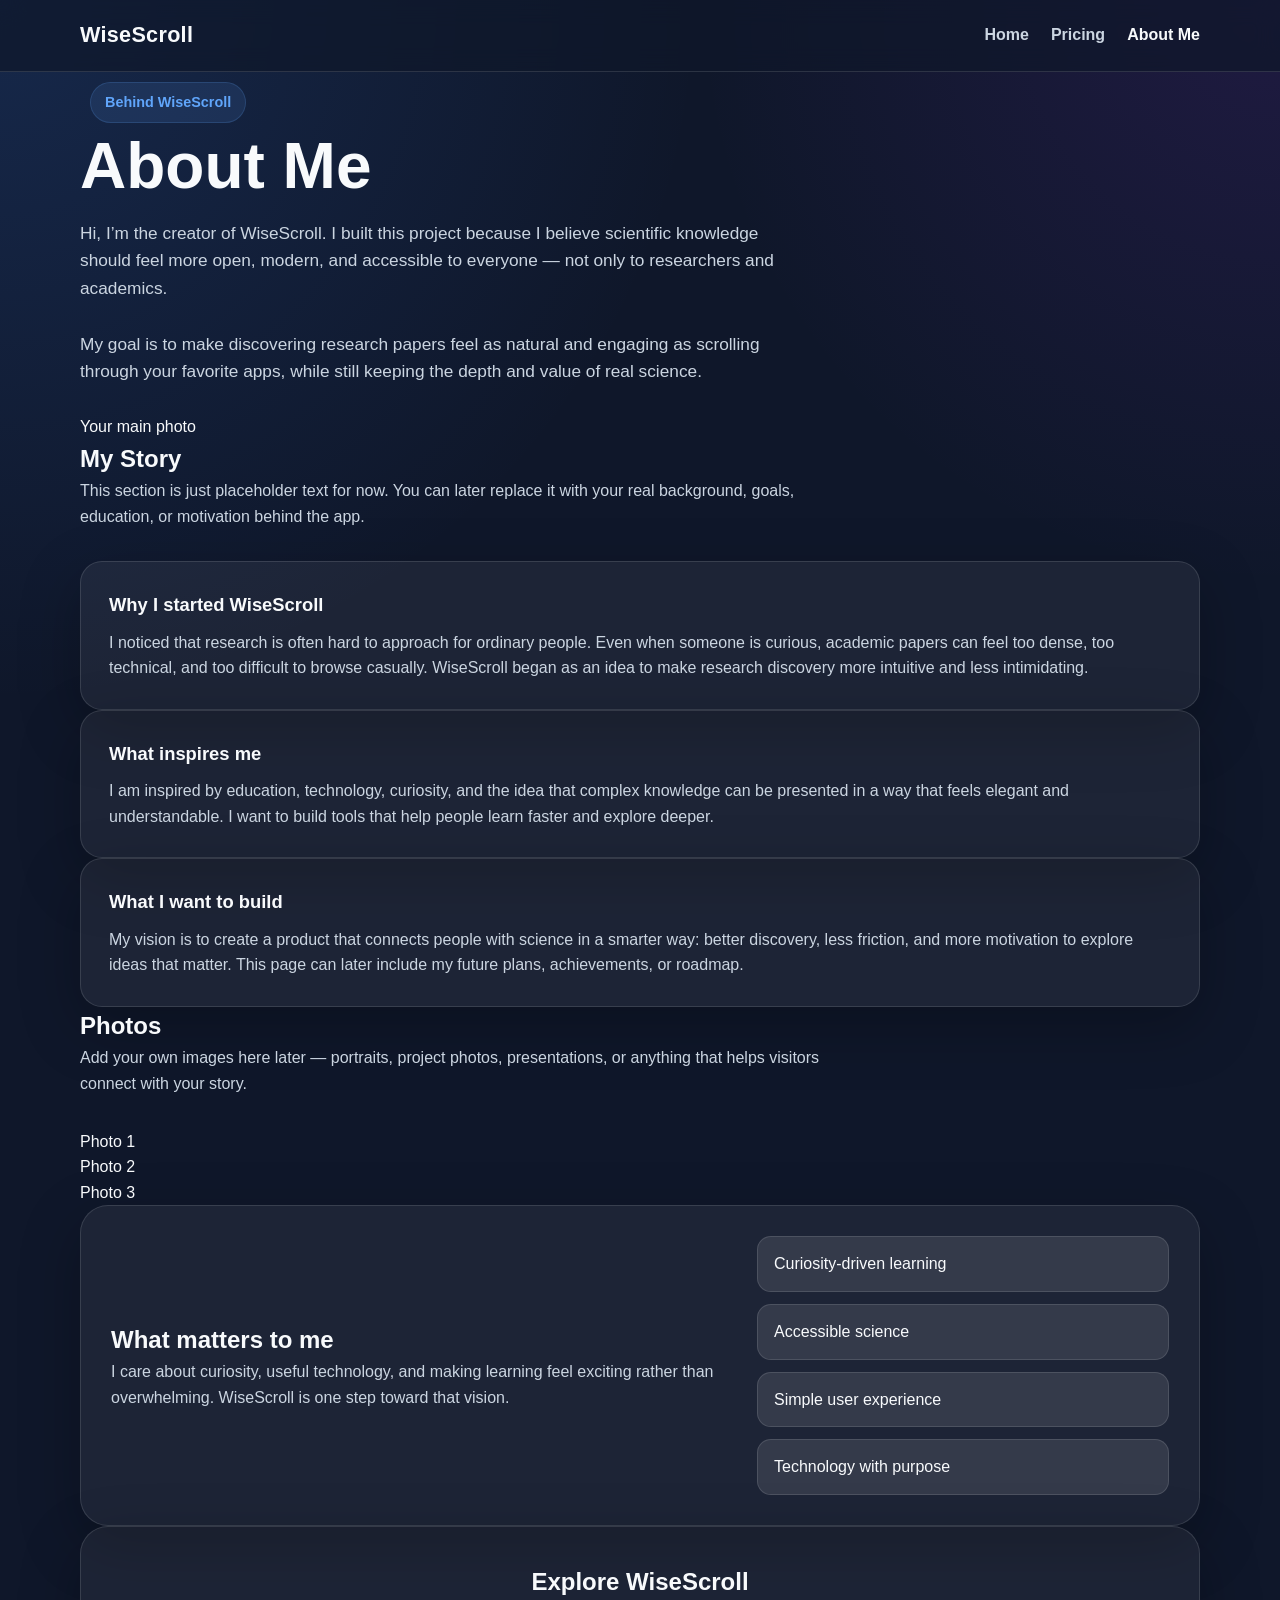
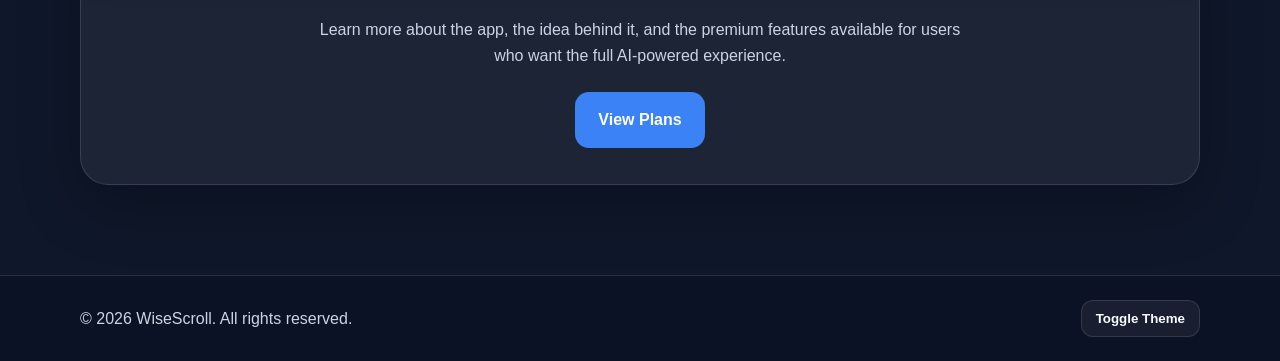
==== about.html @ 646ba139 "added AboutMe page" ====
<!DOCTYPE html>
<html lang="en">
<head>
  <meta charset="UTF-8" />
  <meta name="viewport" content="width=device-width, initial-scale=1.0" />
  <title>WiseScroll — About Me</title>
  <link rel="stylesheet" href="style.css" />
</head>
<body>
  <header class="navbar">
    <div class="container nav-content">
      <div class="logo">WiseScroll</div>
      <nav>
        <ul class="nav-links">
          <li><a href="index.html">Home</a></li>
          <li><a href="pricing.html">Pricing</a></li>
          <li><a href="about.html" class="active">About Me</a></li>
        </ul>
      </nav>
    </div>
  </header>

  <main>
    <section class="about-hero">
      <div class="container about-hero-grid">
        <div class="about-hero-text">
          <span class="badge" style="margin: 10px;">Behind WiseScroll</span>
          <h1>About Me</h1>
          <p class="hero-description">
            Hi, I’m the creator of WiseScroll. I built this project because I believe
            scientific knowledge should feel more open, modern, and accessible to everyone —
            not only to researchers and academics.
          </p>
          <p class="hero-description">
            My goal is to make discovering research papers feel as natural and engaging as
            scrolling through your favorite apps, while still keeping the depth and value of
            real science.
          </p>
        </div>

        <div class="about-main-photo">
          <div class="image-placeholder large">
            <span>Your main photo</span>
          </div>
        </div>
      </div>
    </section>

    <section class="about-story">
      <div class="container">
        <h2>My Story</h2>
        <p class="section-subtitle">
          This section is just placeholder text for now. You can later replace it with your real
          background, goals, education, or motivation behind the app.
        </p>

        <div class="story-grid">
          <article class="feature-card">
            <h3>Why I started WiseScroll</h3>
            <p>
              I noticed that research is often hard to approach for ordinary people. Even when
              someone is curious, academic papers can feel too dense, too technical, and too
              difficult to browse casually. WiseScroll began as an idea to make research discovery
              more intuitive and less intimidating.
            </p>
          </article>

          <article class="feature-card">
            <h3>What inspires me</h3>
            <p>
              I am inspired by education, technology, curiosity, and the idea that complex
              knowledge can be presented in a way that feels elegant and understandable. I want
              to build tools that help people learn faster and explore deeper.
            </p>
          </article>

          <article class="feature-card">
            <h3>What I want to build</h3>
            <p>
              My vision is to create a product that connects people with science in a smarter
              way: better discovery, less friction, and more motivation to explore ideas that
              matter. This page can later include my future plans, achievements, or roadmap.
            </p>
          </article>
        </div>
      </div>
    </section>

    <section class="about-gallery">
      <div class="container">
        <h2>Photos</h2>
        <p class="section-subtitle">
          Add your own images here later — portraits, project photos, presentations, or anything
          that helps visitors connect with your story.
        </p>

        <div class="gallery-grid">
          <div class="image-placeholder"><span>Photo 1</span></div>
          <div class="image-placeholder"><span>Photo 2</span></div>
          <div class="image-placeholder"><span>Photo 3</span></div>
        </div>
      </div>
    </section>

    <section class="about-values">
      <div class="container highlight-box">
        <div>
          <h2>What matters to me</h2>
          <p>
            I care about curiosity, useful technology, and making learning feel exciting rather
            than overwhelming. WiseScroll is one step toward that vision.
          </p>
        </div>
        <ul class="highlight-list">
          <li>Curiosity-driven learning</li>
          <li>Accessible science</li>
          <li>Simple user experience</li>
          <li>Technology with purpose</li>
        </ul>
      </div>
    </section>

    <section class="cta">
      <div class="container cta-box">
        <h2>Explore WiseScroll</h2>
        <p>
          Learn more about the app, the idea behind it, and the premium features available for
          users who want the full AI-powered experience.
        </p>
        <a href="pricing.html" class="btn btn-primary">View Plans</a>
      </div>
    </section>
  </main>

  <footer class="footer">
    <div class="container footer-content">
      <p>© 2026 WiseScroll. All rights reserved.</p>
      <button id="themeToggle" class="theme-toggle">Toggle Theme</button>
    </div>
  </footer>

  <script src="script.js"></script>
</body>
</html>
---- style.css ----
:root {
  --bg: #0f172a;
  --bg-secondary: #111827;
  --card: rgba(255, 255, 255, 0.06);
  --card-strong: rgba(255, 255, 255, 0.1);
  --text: #f8fafc;
  --muted: #cbd5e1;
  --border: rgba(255, 255, 255, 0.12);
  --accent: #60a5fa;
  --accent-strong: #3b82f6;
  --success: #86efac;
  --shadow: 0 20px 60px rgba(0, 0, 0, 0.25);
}

body.light-theme {
  --bg: #f8fafc;
  --bg-secondary: #e2e8f0;
  --card: rgba(255, 255, 255, 0.8);
  --card-strong: rgba(255, 255, 255, 1);
  --text: #0f172a;
  --muted: #475569;
  --border: rgba(15, 23, 42, 0.12);
  --accent: #2563eb;
  --accent-strong: #1d4ed8;
  --success: #16a34a;
  --shadow: 0 20px 60px rgba(15, 23, 42, 0.08);
}

* {
  box-sizing: border-box;
  margin: 0;
  padding: 0;
}

html {
  scroll-behavior: smooth;
}

body {
  font-family: Arial, Helvetica, sans-serif;
  background:
    radial-gradient(circle at top left, rgba(59, 130, 246, 0.16), transparent 30%),
    radial-gradient(circle at top right, rgba(147, 51, 234, 0.12), transparent 25%),
    var(--bg);
  color: var(--text);
  line-height: 1.6;
}

.container {
  width: min(1120px, calc(100% - 40px));
  margin: 0 auto;
}

.navbar {
  position: sticky;
  top: 0;
  z-index: 100;
  backdrop-filter: blur(12px);
  background: rgba(15, 23, 42, 0.7);
  border-bottom: 1px solid var(--border);
}

body.light-theme .navbar {
  background: rgba(248, 250, 252, 0.8);
}

.nav-content {
  display: flex;
  justify-content: space-between;
  align-items: center;
  padding: 18px 0;
}

.logo {
  font-size: 1.35rem;
  font-weight: 700;
  letter-spacing: 0.3px;
}

.nav-links {
  list-style: none;
  display: flex;
  gap: 22px;
}

.nav-links a {
  color: var(--muted);
  text-decoration: none;
  font-weight: 600;
  transition: 0.2s ease;
}

.nav-links a:hover,
.nav-links a.active {
  color: var(--text);
}

.hero,
.pricing-hero {
  padding: 90px 0 70px;
}

.hero-grid {
  display: grid;
  grid-template-columns: 1.1fr 0.9fr;
  gap: 48px;
  align-items: center;
}

.badge {
  display: inline-block;
  padding: 8px 14px;
  border-radius: 999px;
  background: rgba(96, 165, 250, 0.12);
  color: var(--accent);
  font-size: 0.9rem;
  font-weight: 700;
  margin-bottom: 18px;
  border: 1px solid rgba(96, 165, 250, 0.18);
}

h1 {
  font-size: clamp(2.4rem, 5vw, 4.2rem);
  line-height: 1.05;
  margin-bottom: 20px;
}

.hero-description,
.section-subtitle,
.plan-description,
.comparison-item p,
.feature-card p,
.highlight-box p,
.cta-box p {
  color: var(--muted);
}

.hero-description {
  max-width: 700px;
  font-size: 1.08rem;
  margin-bottom: 28px;
}

.hero-buttons {
  display: flex;
  flex-wrap: wrap;
  gap: 14px;
}

.btn {
  display: inline-block;
  padding: 14px 22px;
  border-radius: 14px;
  text-decoration: none;
  font-weight: 700;
  transition: transform 0.2s ease, opacity 0.2s ease, background 0.2s ease;
  border: 1px solid var(--border);
}

.btn:hover {
  transform: translateY(-2px);
  opacity: 0.95;
}

.btn-primary {
  background: var(--accent-strong);
  color: white;
  border-color: transparent;
}

.btn-secondary {
  background: var(--card);
  color: var(--text);
}

.phone-card {
  display: flex;
  justify-content: center;
}

.phone {
  width: 310px;
  background: #020617;
  border: 10px solid #0b1120;
  border-radius: 34px;
  padding: 14px;
  box-shadow: var(--shadow);
}

.phone-notch {
  width: 110px;
  height: 18px;
  background: #111827;
  border-radius: 0 0 14px 14px;
  margin: 0 auto 14px;
}

.phone-screen {
  min-height: 520px;
  border-radius: 24px;
  background: linear-gradient(180deg, #0f172a 0%, #111827 100%);
  padding: 18px;
}

.mini-label {
  color: #cbd5e1;
  font-size: 0.9rem;
  margin-bottom: 14px;
}

.paper-card {
  background: rgba(255, 255, 255, 0.08);
  border: 1px solid rgba(255, 255, 255, 0.08);
  border-radius: 20px;
  padding: 18px;
  margin-bottom: 14px;
}

.paper-card h3 {
  margin: 10px 0 10px;
  font-size: 1.1rem;
  color: white;
}

.paper-card p {
  color: #cbd5e1;
  font-size: 0.95rem;
}

.paper-card.muted {
  opacity: 0.78;
}

.paper-tag {
  display: inline-block;
  font-size: 0.78rem;
  background: rgba(96, 165, 250, 0.14);
  color: #93c5fd;
  padding: 6px 10px;
  border-radius: 999px;
}

.features,
.pricing-section,
.comparison {
  padding: 40px 0 80px;
}

.features h2,
.highlight h2,
.cta h2,
.pricing-hero h1,
.comparison h2 {
  margin-bottom: 16px;
}

.section-subtitle {
  max-width: 760px;
  margin-bottom: 32px;
}

.feature-grid,
.pricing-grid,
.comparison-box {
  display: grid;
  gap: 22px;
}

.feature-grid {
  grid-template-columns: repeat(3, 1fr);
}

.feature-card,
.pricing-card,
.comparison-item,
.highlight-box,
.cta-box {
  background: var(--card);
  border: 1px solid var(--border);
  box-shadow: var(--shadow);
}

.feature-card {
  border-radius: 22px;
  padding: 28px;
}

.feature-card h3 {
  margin-bottom: 10px;
  font-size: 1.15rem;
}

.highlight {
  padding: 10px 0 70px;
}

.highlight-box {
  border-radius: 28px;
  padding: 30px;
  display: grid;
  grid-template-columns: 1.2fr 0.8fr;
  gap: 28px;
  align-items: center;
}

.highlight-list {
  list-style: none;
  display: grid;
  gap: 12px;
}

.highlight-list li {
  padding: 14px 16px;
  border-radius: 14px;
  background: var(--card-strong);
  border: 1px solid var(--border);
}

.cta {
  padding: 0 0 90px;
}

.cta-box {
  border-radius: 28px;
  padding: 36px;
  text-align: center;
}

.cta-box p {
  margin: 12px auto 24px;
  max-width: 650px;
}

.pricing-subtitle {
  max-width: 700px;
}

.pricing-grid {
  grid-template-columns: repeat(2, 1fr);
  align-items: stretch;
}

.pricing-card {
  position: relative;
  border-radius: 24px;
  padding: 30px;
}

.featured-plan {
  border: 1px solid rgba(96, 165, 250, 0.45);
  transform: scale(1.02);
}

.popular-tag {
  position: absolute;
  top: 18px;
  right: 18px;
  padding: 7px 12px;
  background: var(--accent-strong);
  color: white;
  border-radius: 999px;
  font-size: 0.8rem;
  font-weight: 700;
}

.pricing-top h2 {
  font-size: 1.5rem;
  margin-bottom: 8px;
}

.price {
  font-size: 2.2rem;
  font-weight: 800;
  margin-bottom: 10px;
}

.price span {
  font-size: 1rem;
  font-weight: 600;
  color: var(--muted);
}

.plan-description {
  margin-bottom: 24px;
}

.pricing-features {
  list-style: none;
  display: grid;
  gap: 12px;
  margin-bottom: 24px;
}

.pricing-features li {
  padding: 12px 14px;
  border-radius: 14px;
  background: var(--card-strong);
  border: 1px solid var(--border);
}

.pricing-features li::before {
  content: "✓ ";
  color: var(--success);
  font-weight: 700;
}

.pricing-features li.disabled {
  color: var(--muted);
  opacity: 0.8;
}

.pricing-features li.disabled::before {
  content: "– ";
  color: var(--muted);
}

.full-width {
  width: 100%;
  text-align: center;
}

.comparison-box {
  grid-template-columns: repeat(2, 1fr);
}

.comparison-item {
  border-radius: 22px;
  padding: 28px;
}

.comparison-item h3 {
  margin-bottom: 10px;
}

.footer {
  border-top: 1px solid var(--border);
  padding: 24px 0;
  background: rgba(2, 6, 23, 0.25);
}

body.light-theme .footer {
  background: rgba(255, 255, 255, 0.3);
}

.footer-content {
  display: flex;
  justify-content: space-between;
  align-items: center;
  gap: 20px;
}

.footer p {
  color: var(--muted);
}

.theme-toggle {
  background: var(--card);
  color: var(--text);
  border: 1px solid var(--border);
  padding: 10px 14px;
  border-radius: 12px;
  cursor: pointer;
  font-weight: 600;
}

.theme-toggle:hover {
  opacity: 0.92;
}

@media (max-width: 900px) {
  .hero-grid,
  .highlight-box,
  .pricing-grid,
  .comparison-box,
  .feature-grid {
    grid-template-columns: 1fr;
  }

  .phone-card {
    margin-top: 12px;
  }

  .featured-plan {
    transform: none;
  }
}

@media (max-width: 600px) {
  .nav-content,
  .footer-content {
    flex-direction: column;
    align-items: flex-start;
  }

  .nav-links {
    gap: 14px;
  }

  .hero,
  .pricing-hero {
    padding: 70px 0 50px;
  }

  .phone {
    width: 100%;
    max-width: 320px;
  }

  .feature-card,
  .pricing-card,
  .comparison-item,
  .highlight-box,
  .cta-box {
    padding: 22px;
  }
}
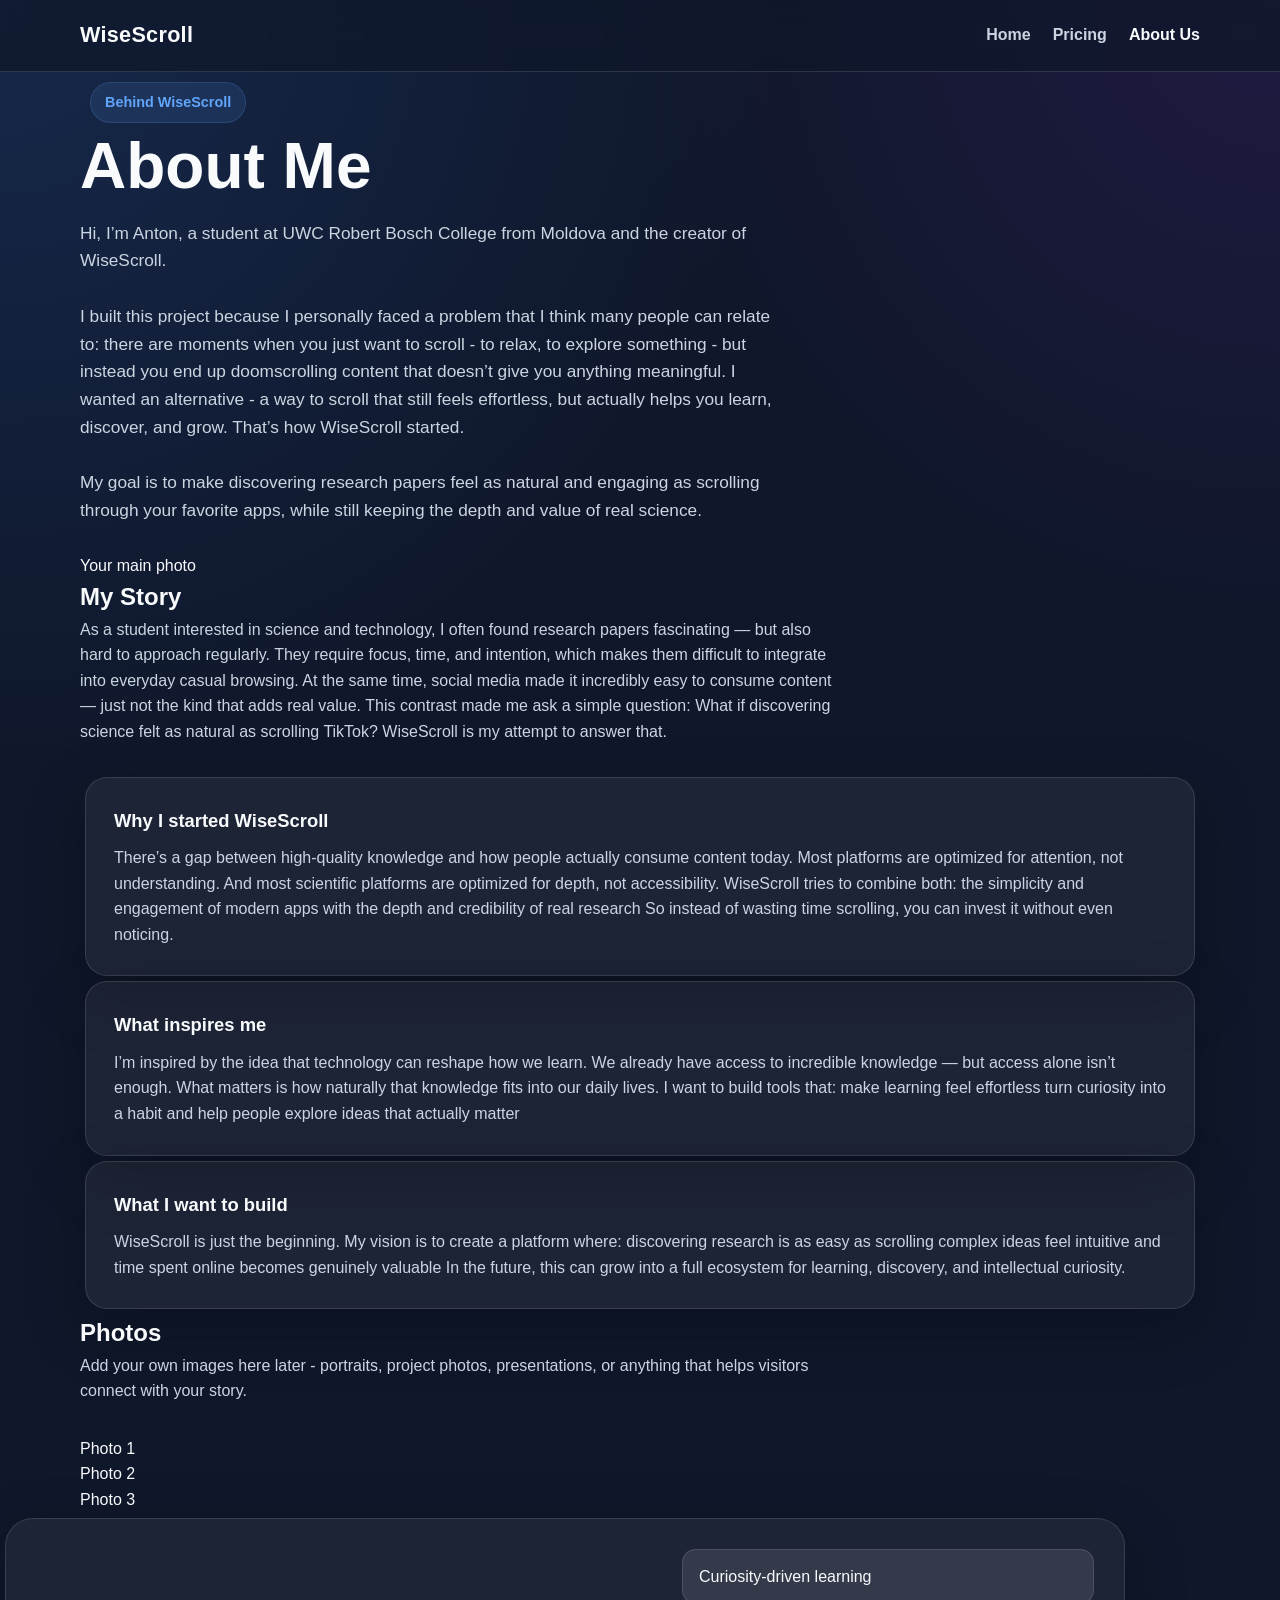
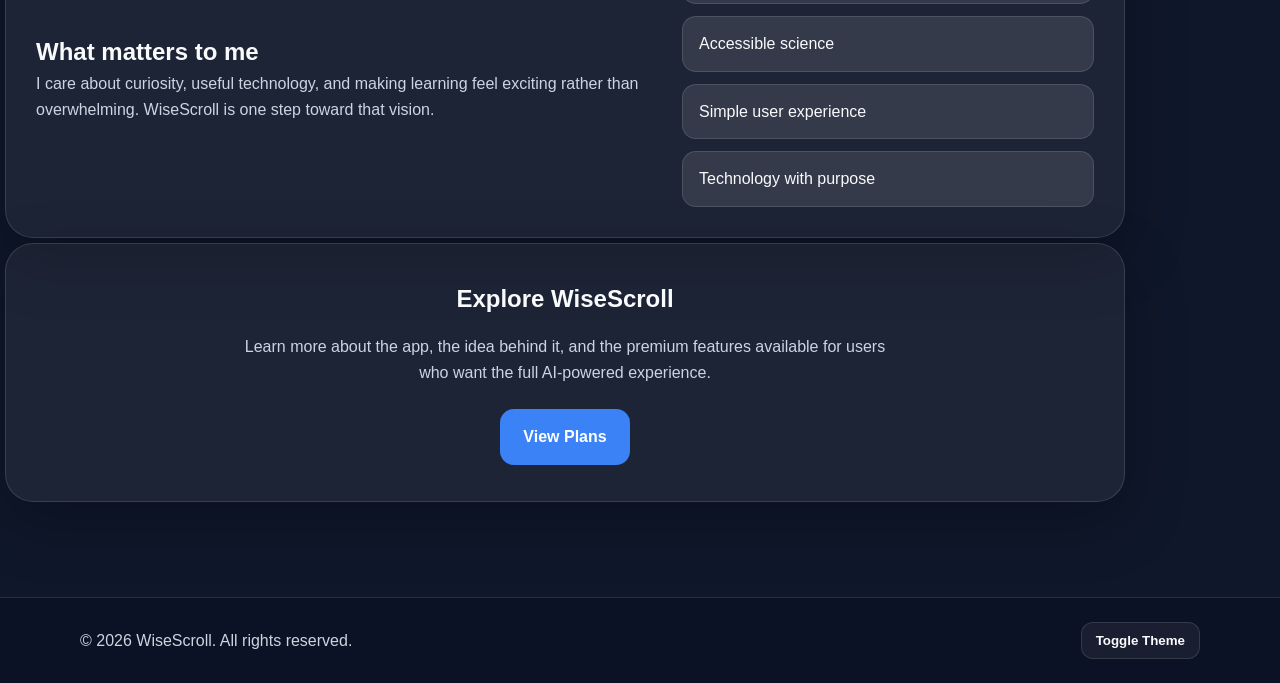
==== commit 2ef6a200: "About US page was modified" ====
--- a/about.html
+++ b/about.html
@@ -14,7 +14,7 @@
         <ul class="nav-links">
           <li><a href="index.html">Home</a></li>
           <li><a href="pricing.html">Pricing</a></li>
-          <li><a href="about.html" class="active">About Me</a></li>
+          <li><a href="about.html" class="active">About Us</a></li>
         </ul>
       </nav>
     </div>
@@ -27,9 +27,15 @@
           <span class="badge" style="margin: 10px;">Behind WiseScroll</span>
           <h1>About Me</h1>
           <p class="hero-description">
-            Hi, I’m the creator of WiseScroll. I built this project because I believe
-            scientific knowledge should feel more open, modern, and accessible to everyone —
-            not only to researchers and academics.
+            Hi, I’m Anton, a student at UWC Robert Bosch College from Moldova and the creator of WiseScroll.
+          </p>
+          <p class="hero-description">
+            I built this project because I personally faced a problem that I think many people can relate to:
+            there are moments when you just want to scroll - to relax, to explore something - but instead you end up doomscrolling content that doesn’t give you anything meaningful.
+
+I wanted an alternative - a way to scroll that still feels effortless, but actually helps you learn, discover, and grow.
+
+That’s how WiseScroll started.
           </p>
           <p class="hero-description">
             My goal is to make discovering research papers feel as natural and engaging as
@@ -50,36 +56,67 @@
       <div class="container">
         <h2>My Story</h2>
         <p class="section-subtitle">
-          This section is just placeholder text for now. You can later replace it with your real
-          background, goals, education, or motivation behind the app.
+          As a student interested in science and technology, I often found research papers fascinating — but also hard to approach regularly. They require focus, time, and intention, which makes them difficult to integrate into everyday casual browsing.
+
+At the same time, social media made it incredibly easy to consume content — just not the kind that adds real value.
+
+This contrast made me ask a simple question:
+What if discovering science felt as natural as scrolling TikTok?
+
+WiseScroll is my attempt to answer that.
         </p>
 
         <div class="story-grid">
           <article class="feature-card">
             <h3>Why I started WiseScroll</h3>
             <p>
-              I noticed that research is often hard to approach for ordinary people. Even when
-              someone is curious, academic papers can feel too dense, too technical, and too
-              difficult to browse casually. WiseScroll began as an idea to make research discovery
-              more intuitive and less intimidating.
+              There’s a gap between high-quality knowledge and how people actually consume content today.
+
+Most platforms are optimized for attention, not understanding.
+And most scientific platforms are optimized for depth, not accessibility.
+
+WiseScroll tries to combine both:
+
+the simplicity and engagement of modern apps
+
+with the depth and credibility of real research
+
+So instead of wasting time scrolling, you can invest it without even noticing.
             </p>
           </article>
 
           <article class="feature-card">
             <h3>What inspires me</h3>
             <p>
-              I am inspired by education, technology, curiosity, and the idea that complex
-              knowledge can be presented in a way that feels elegant and understandable. I want
-              to build tools that help people learn faster and explore deeper.
+              I’m inspired by the idea that technology can reshape how we learn.
+
+We already have access to incredible knowledge — but access alone isn’t enough.
+What matters is how naturally that knowledge fits into our daily lives.
+
+I want to build tools that:
+
+make learning feel effortless
+
+turn curiosity into a habit
+
+and help people explore ideas that actually matter
             </p>
           </article>
 
           <article class="feature-card">
             <h3>What I want to build</h3>
             <p>
-              My vision is to create a product that connects people with science in a smarter
-              way: better discovery, less friction, and more motivation to explore ideas that
-              matter. This page can later include my future plans, achievements, or roadmap.
+              WiseScroll is just the beginning.
+
+My vision is to create a platform where:
+
+discovering research is as easy as scrolling
+
+complex ideas feel intuitive
+
+and time spent online becomes genuinely valuable
+
+In the future, this can grow into a full ecosystem for learning, discovery, and intellectual curiosity.
             </p>
           </article>
         </div>
@@ -90,7 +127,7 @@
       <div class="container">
         <h2>Photos</h2>
         <p class="section-subtitle">
-          Add your own images here later — portraits, project photos, presentations, or anything
+          Add your own images here later - portraits, project photos, presentations, or anything
           that helps visitors connect with your story.
         </p>
 
--- a/style.css
+++ b/style.css
@@ -278,6 +278,7 @@
   background: var(--card);
   border: 1px solid var(--border);
   box-shadow: var(--shadow);
+  margin: 5px;
 }
 
 .feature-card {
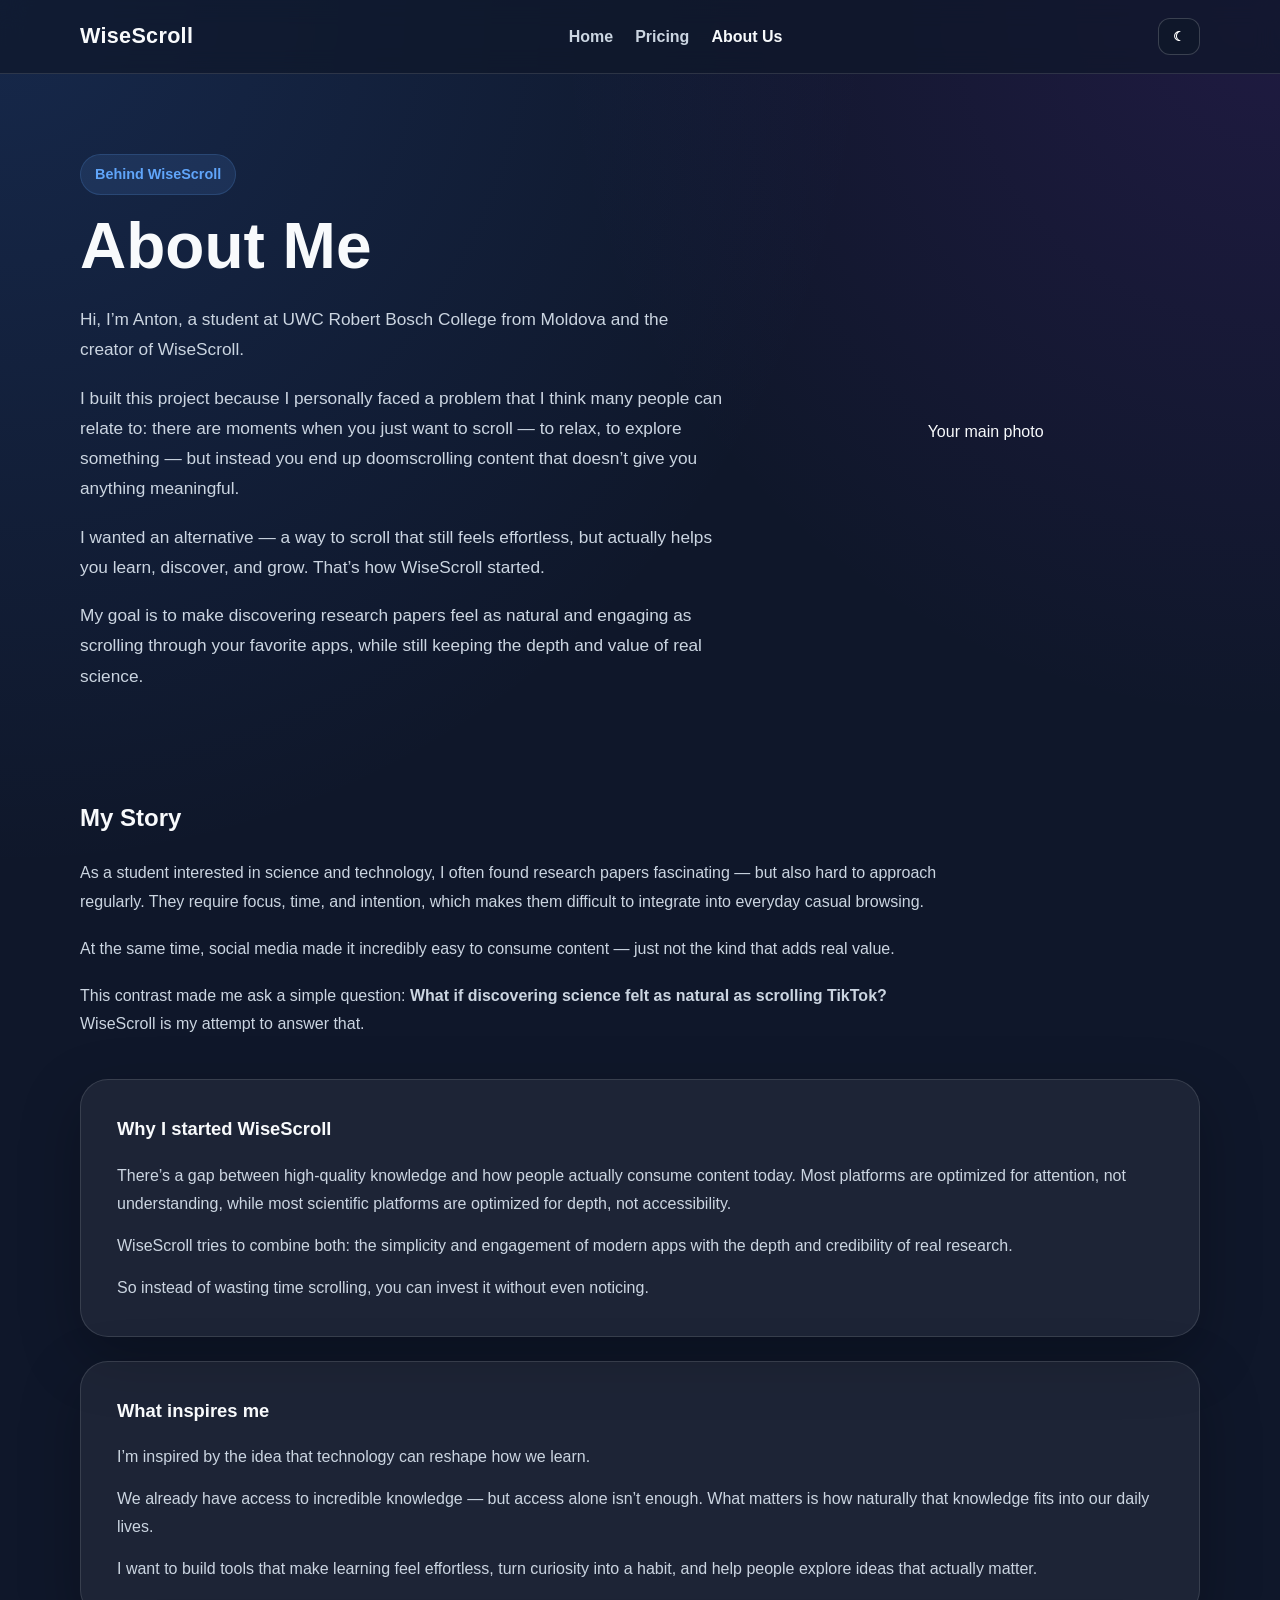
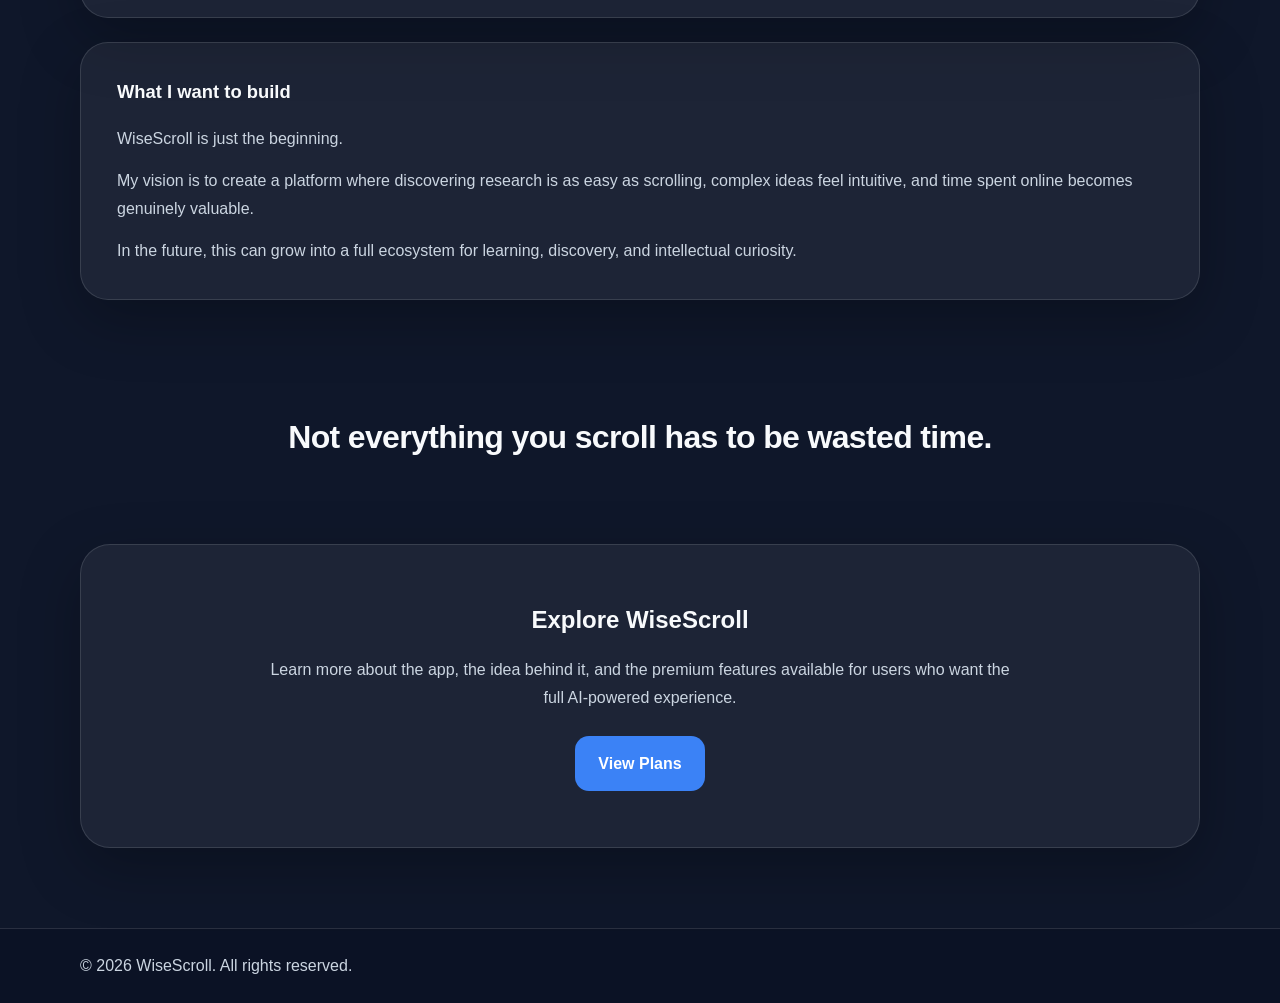
==== commit f5cf80c8: "fixed about us + theme button" ====
--- a/about.html
+++ b/about.html
@@ -17,6 +17,7 @@
           <li><a href="about.html" class="active">About Us</a></li>
         </ul>
       </nav>
+      <button id="themeToggle" class="theme-toggle">Toggle Theme</button>
     </div>
   </header>
 
@@ -24,23 +25,27 @@
     <section class="about-hero">
       <div class="container about-hero-grid">
         <div class="about-hero-text">
-          <span class="badge" style="margin: 10px;">Behind WiseScroll</span>
+          <span class="badge about-badge">Behind WiseScroll</span>
           <h1>About Me</h1>
+
           <p class="hero-description">
             Hi, I’m Anton, a student at UWC Robert Bosch College from Moldova and the creator of WiseScroll.
           </p>
+
           <p class="hero-description">
             I built this project because I personally faced a problem that I think many people can relate to:
-            there are moments when you just want to scroll - to relax, to explore something - but instead you end up doomscrolling content that doesn’t give you anything meaningful.
+            there are moments when you just want to scroll — to relax, to explore something — but instead
+            you end up doomscrolling content that doesn’t give you anything meaningful.
+          </p>
 
-I wanted an alternative - a way to scroll that still feels effortless, but actually helps you learn, discover, and grow.
+          <p class="hero-description">
+            I wanted an alternative — a way to scroll that still feels effortless, but actually helps you
+            learn, discover, and grow. That’s how WiseScroll started.
+          </p>
 
-That’s how WiseScroll started.
-          </p>
           <p class="hero-description">
-            My goal is to make discovering research papers feel as natural and engaging as
-            scrolling through your favorite apps, while still keeping the depth and value of
-            real science.
+            My goal is to make discovering research papers feel as natural and engaging as scrolling through
+            your favorite apps, while still keeping the depth and value of real science.
           </p>
         </div>
 
@@ -55,15 +60,20 @@
     <section class="about-story">
       <div class="container">
         <h2>My Story</h2>
-        <p class="section-subtitle">
-          As a student interested in science and technology, I often found research papers fascinating — but also hard to approach regularly. They require focus, time, and intention, which makes them difficult to integrate into everyday casual browsing.
+        <p class="section-subtitle about-intro">
+          As a student interested in science and technology, I often found research papers fascinating — but
+          also hard to approach regularly. They require focus, time, and intention, which makes them difficult
+          to integrate into everyday casual browsing.
+        </p>
 
-At the same time, social media made it incredibly easy to consume content — just not the kind that adds real value.
+        <p class="section-subtitle about-intro">
+          At the same time, social media made it incredibly easy to consume content — just not the kind that
+          adds real value.
+        </p>
 
-This contrast made me ask a simple question:
-What if discovering science felt as natural as scrolling TikTok?
-
-WiseScroll is my attempt to answer that.
+        <p class="section-subtitle about-intro">
+          This contrast made me ask a simple question: <strong>What if discovering science felt as natural as scrolling TikTok?</strong>
+          WiseScroll is my attempt to answer that.
         </p>
 
         <div class="story-grid">
@@ -71,17 +81,15 @@
             <h3>Why I started WiseScroll</h3>
             <p>
               There’s a gap between high-quality knowledge and how people actually consume content today.
-
-Most platforms are optimized for attention, not understanding.
-And most scientific platforms are optimized for depth, not accessibility.
-
-WiseScroll tries to combine both:
-
-the simplicity and engagement of modern apps
-
-with the depth and credibility of real research
-
-So instead of wasting time scrolling, you can invest it without even noticing.
+              Most platforms are optimized for attention, not understanding, while most scientific platforms
+              are optimized for depth, not accessibility.
+            </p>
+            <p>
+              WiseScroll tries to combine both: the simplicity and engagement of modern apps with the depth
+              and credibility of real research.
+            </p>
+            <p>
+              So instead of wasting time scrolling, you can invest it without even noticing.
             </p>
           </article>
 
@@ -89,17 +97,14 @@
             <h3>What inspires me</h3>
             <p>
               I’m inspired by the idea that technology can reshape how we learn.
-
-We already have access to incredible knowledge — but access alone isn’t enough.
-What matters is how naturally that knowledge fits into our daily lives.
-
-I want to build tools that:
-
-make learning feel effortless
-
-turn curiosity into a habit
-
-and help people explore ideas that actually matter
+            </p>
+            <p>
+              We already have access to incredible knowledge — but access alone isn’t enough. What matters
+              is how naturally that knowledge fits into our daily lives.
+            </p>
+            <p>
+              I want to build tools that make learning feel effortless, turn curiosity into a habit, and help
+              people explore ideas that actually matter.
             </p>
           </article>
 
@@ -107,53 +112,24 @@
             <h3>What I want to build</h3>
             <p>
               WiseScroll is just the beginning.
-
-My vision is to create a platform where:
-
-discovering research is as easy as scrolling
-
-complex ideas feel intuitive
-
-and time spent online becomes genuinely valuable
-
-In the future, this can grow into a full ecosystem for learning, discovery, and intellectual curiosity.
+            </p>
+            <p>
+              My vision is to create a platform where discovering research is as easy as scrolling, complex
+              ideas feel intuitive, and time spent online becomes genuinely valuable.
+            </p>
+            <p>
+              In the future, this can grow into a full ecosystem for learning, discovery, and intellectual curiosity.
             </p>
           </article>
         </div>
       </div>
     </section>
 
-    <section class="about-gallery">
+    <section class="about-quote-section">
       <div class="container">
-        <h2>Photos</h2>
-        <p class="section-subtitle">
-          Add your own images here later - portraits, project photos, presentations, or anything
-          that helps visitors connect with your story.
-        </p>
-
-        <div class="gallery-grid">
-          <div class="image-placeholder"><span>Photo 1</span></div>
-          <div class="image-placeholder"><span>Photo 2</span></div>
-          <div class="image-placeholder"><span>Photo 3</span></div>
-        </div>
-      </div>
-    </section>
-
-    <section class="about-values">
-      <div class="container highlight-box">
-        <div>
-          <h2>What matters to me</h2>
-          <p>
-            I care about curiosity, useful technology, and making learning feel exciting rather
-            than overwhelming. WiseScroll is one step toward that vision.
-          </p>
-        </div>
-        <ul class="highlight-list">
-          <li>Curiosity-driven learning</li>
-          <li>Accessible science</li>
-          <li>Simple user experience</li>
-          <li>Technology with purpose</li>
-        </ul>
+        <blockquote class="about-quote">
+          Not everything you scroll has to be wasted time.
+        </blockquote>
       </div>
     </section>
 
@@ -161,8 +137,7 @@
       <div class="container cta-box">
         <h2>Explore WiseScroll</h2>
         <p>
-          Learn more about the app, the idea behind it, and the premium features available for
-          users who want the full AI-powered experience.
+          Learn more about the app, the idea behind it, and the premium features available for users who want the full AI-powered experience.
         </p>
         <a href="pricing.html" class="btn btn-primary">View Plans</a>
       </div>
@@ -172,7 +147,6 @@
   <footer class="footer">
     <div class="container footer-content">
       <p>© 2026 WiseScroll. All rights reserved.</p>
-      <button id="themeToggle" class="theme-toggle">Toggle Theme</button>
     </div>
   </footer>
 
--- a/style.css
+++ b/style.css
@@ -278,7 +278,6 @@
   background: var(--card);
   border: 1px solid var(--border);
   box-shadow: var(--shadow);
-  margin: 5px;
 }
 
 .feature-card {
@@ -514,4 +513,204 @@
   .cta-box {
     padding: 22px;
   }
+}
+.about-hero {
+  padding: 80px 0 60px;
+}
+
+.about-hero-grid {
+  display: grid;
+  grid-template-columns: 1.2fr 0.8fr;
+  gap: 48px;
+  align-items: center;
+}
+
+.about-badge {
+  display: inline-block;
+  margin-bottom: 18px;
+}
+
+.about-hero-text h1 {
+  margin-bottom: 24px;
+}
+
+.hero-description {
+  margin-bottom: 18px;
+  line-height: 1.75;
+  max-width: 760px;
+}
+
+.about-main-photo {
+  display: flex;
+  justify-content: center;
+}
+
+.image-placeholder.large {
+  width: 100%;
+  max-width: 360px;
+  min-height: 420px;
+  border-radius: 24px;
+  display: flex;
+  align-items: center;
+  justify-content: center;
+  text-align: center;
+  padding: 20px;
+}
+
+.about-story {
+  padding: 30px 0 20px;
+}
+
+.about-story h2 {
+  margin-bottom: 22px;
+}
+
+.about-intro {
+  max-width: 860px;
+  line-height: 1.8;
+  margin-bottom: 18px;
+}
+
+.story-grid {
+  display: grid;
+  gap: 24px;
+  margin-top: 40px;
+}
+
+.feature-card {
+  padding: 34px 36px;
+  border-radius: 28px;
+}
+
+.feature-card h3 {
+  margin-bottom: 18px;
+}
+
+.feature-card p {
+  margin-bottom: 14px;
+  line-height: 1.75;
+}
+
+.feature-card p:last-child {
+  margin-bottom: 0;
+}
+
+.about-quote-section {
+  padding: 70px 0 40px;
+}
+
+.about-quote {
+  max-width: 900px;
+  margin: 0 auto;
+  text-align: center;
+  font-size: 2rem;
+  line-height: 1.4;
+  font-weight: 600;
+  letter-spacing: -0.02em;
+  color: inherit;
+  position: relative;
+}
+
+.about-quote::before,
+.about-quote::after {
+  content: "";
+  display: block;
+  width: 72px;
+  height: 1px;
+  margin: 0 auto 24px;
+  background: rgba(15, 23, 42, 0.15);
+}
+
+.about-quote::after {
+  margin: 24px auto 0;
+}
+
+.cta {
+  padding: 20px 0 80px;
+}
+
+.cta-box {
+  padding: 56px 32px;
+  border-radius: 30px;
+  text-align: center;
+}
+
+.cta-box h2 {
+  margin-bottom: 16px;
+}
+
+.cta-box p {
+  max-width: 760px;
+  margin: 0 auto 24px;
+  line-height: 1.75;
+}
+
+@media (max-width: 900px) {
+  .about-hero-grid {
+    grid-template-columns: 1fr;
+    gap: 32px;
+  }
+
+  .about-main-photo {
+    justify-content: flex-start;
+  }
+
+  .image-placeholder.large {
+    max-width: 100%;
+    min-height: 300px;
+  }
+
+  .about-quote {
+    font-size: 1.5rem;
+  }
+
+  .feature-card {
+    padding: 28px 24px;
+  }
+
+  .cta-box {
+    padding: 42px 24px;
+  }
+}
+.nav-content {
+  display: flex;
+  align-items: center;
+  justify-content: space-between;
+}
+
+.nav-right {
+  display: flex;
+  align-items: center;
+  gap: 18px;
+}
+
+.theme-icon-btn {
+  border: 1px solid rgba(15, 23, 42, 0.12);
+  background: transparent;
+  width: 42px;
+  height: 42px;
+  border-radius: 999px;
+  font-size: 1.1rem;
+  cursor: pointer;
+  display: flex;
+  align-items: center;
+  justify-content: center;
+  transition: all 0.2s ease;
+}
+
+.theme-icon-btn:hover {
+  transform: translateY(-1px);
+  background: rgba(15, 23, 42, 0.04);
+}
+
+@media (max-width: 768px) {
+  .nav-right {
+    gap: 10px;
+  }
+
+  .theme-icon-btn {
+    width: 38px;
+    height: 38px;
+    font-size: 1rem;
+  }
 }
